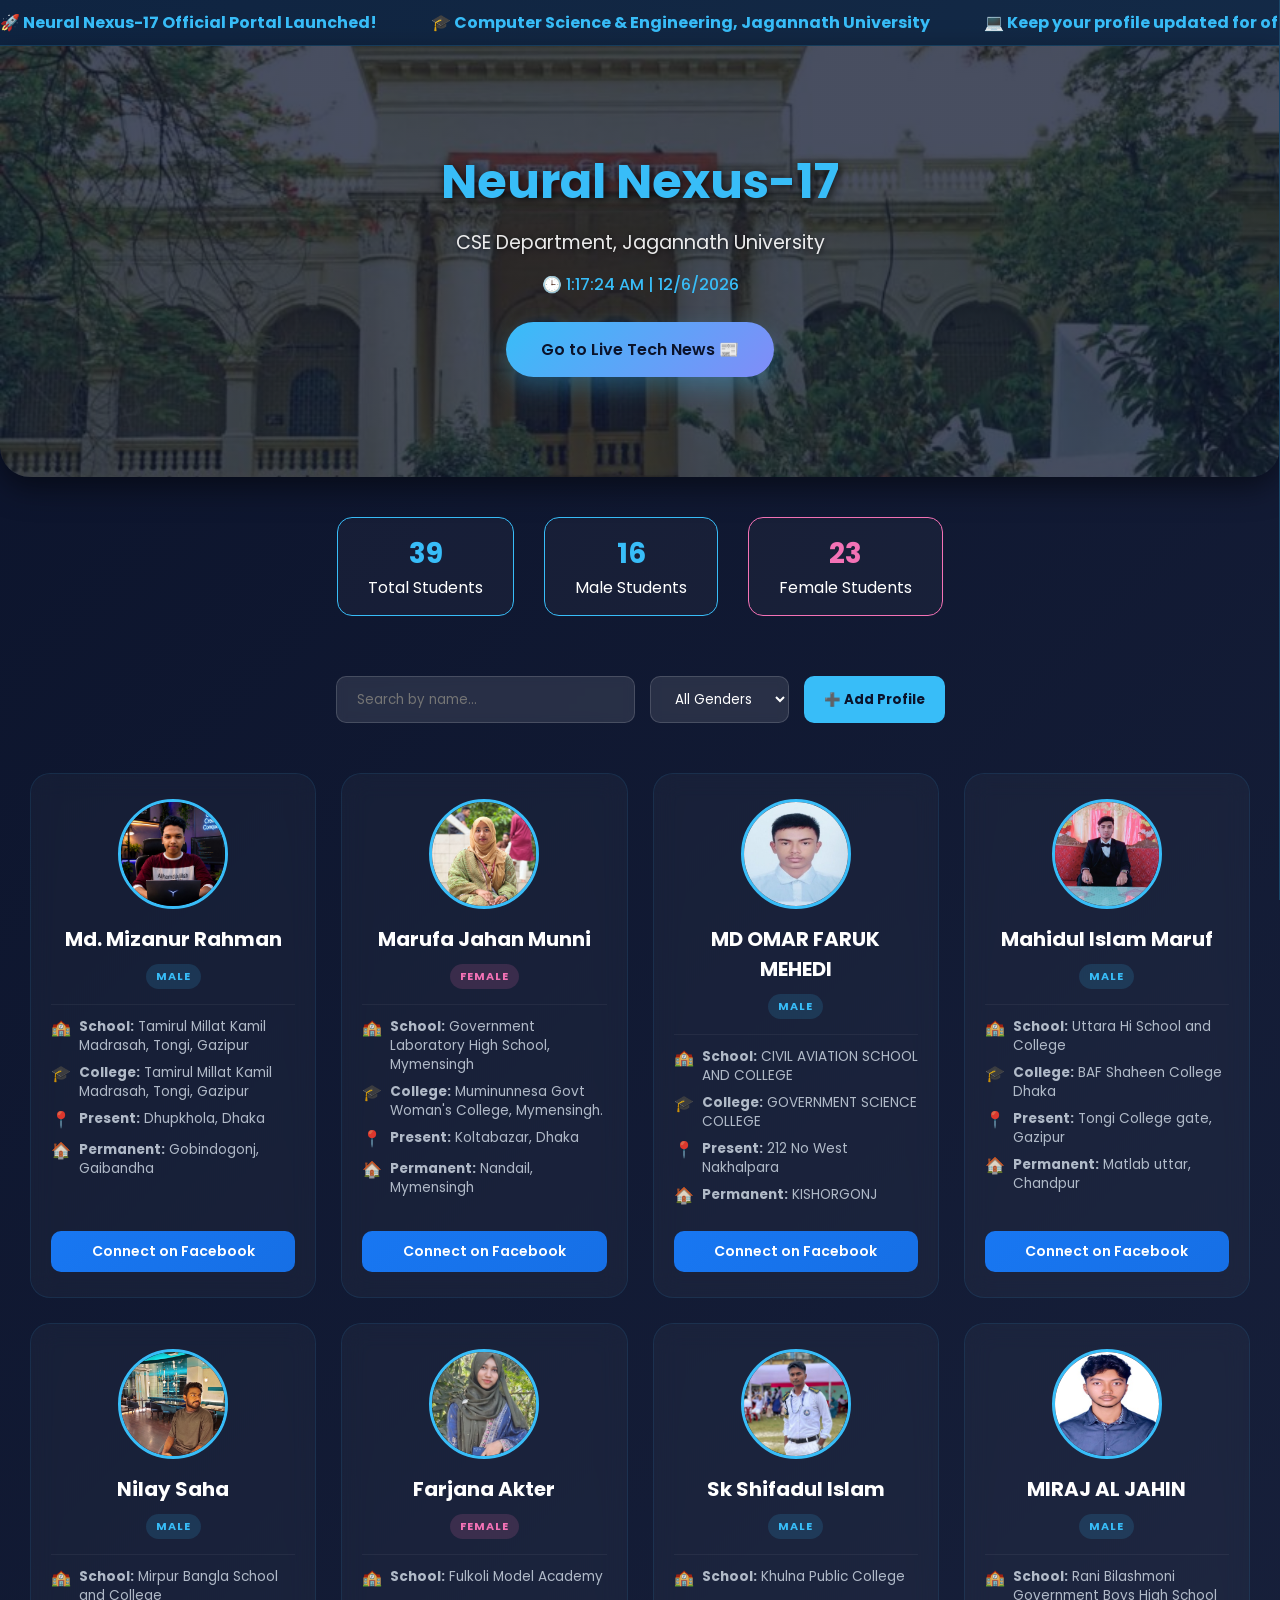
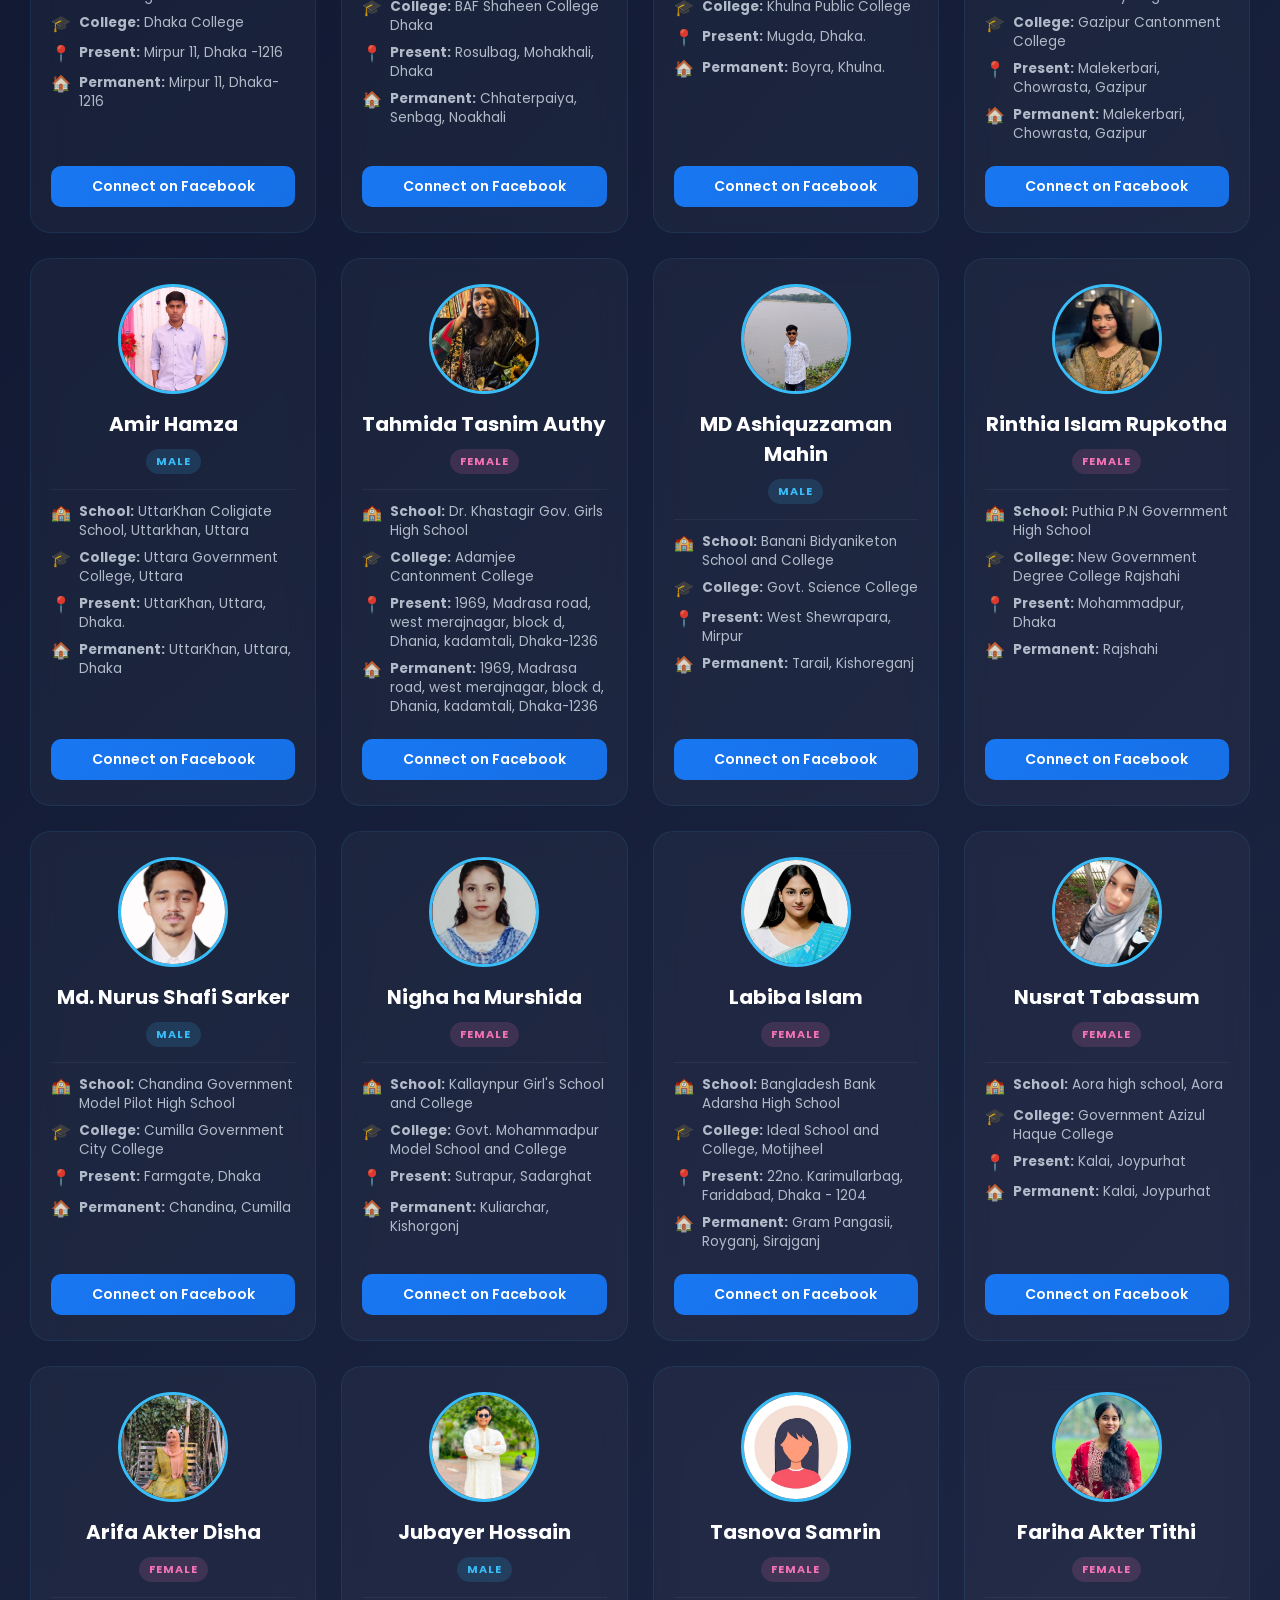
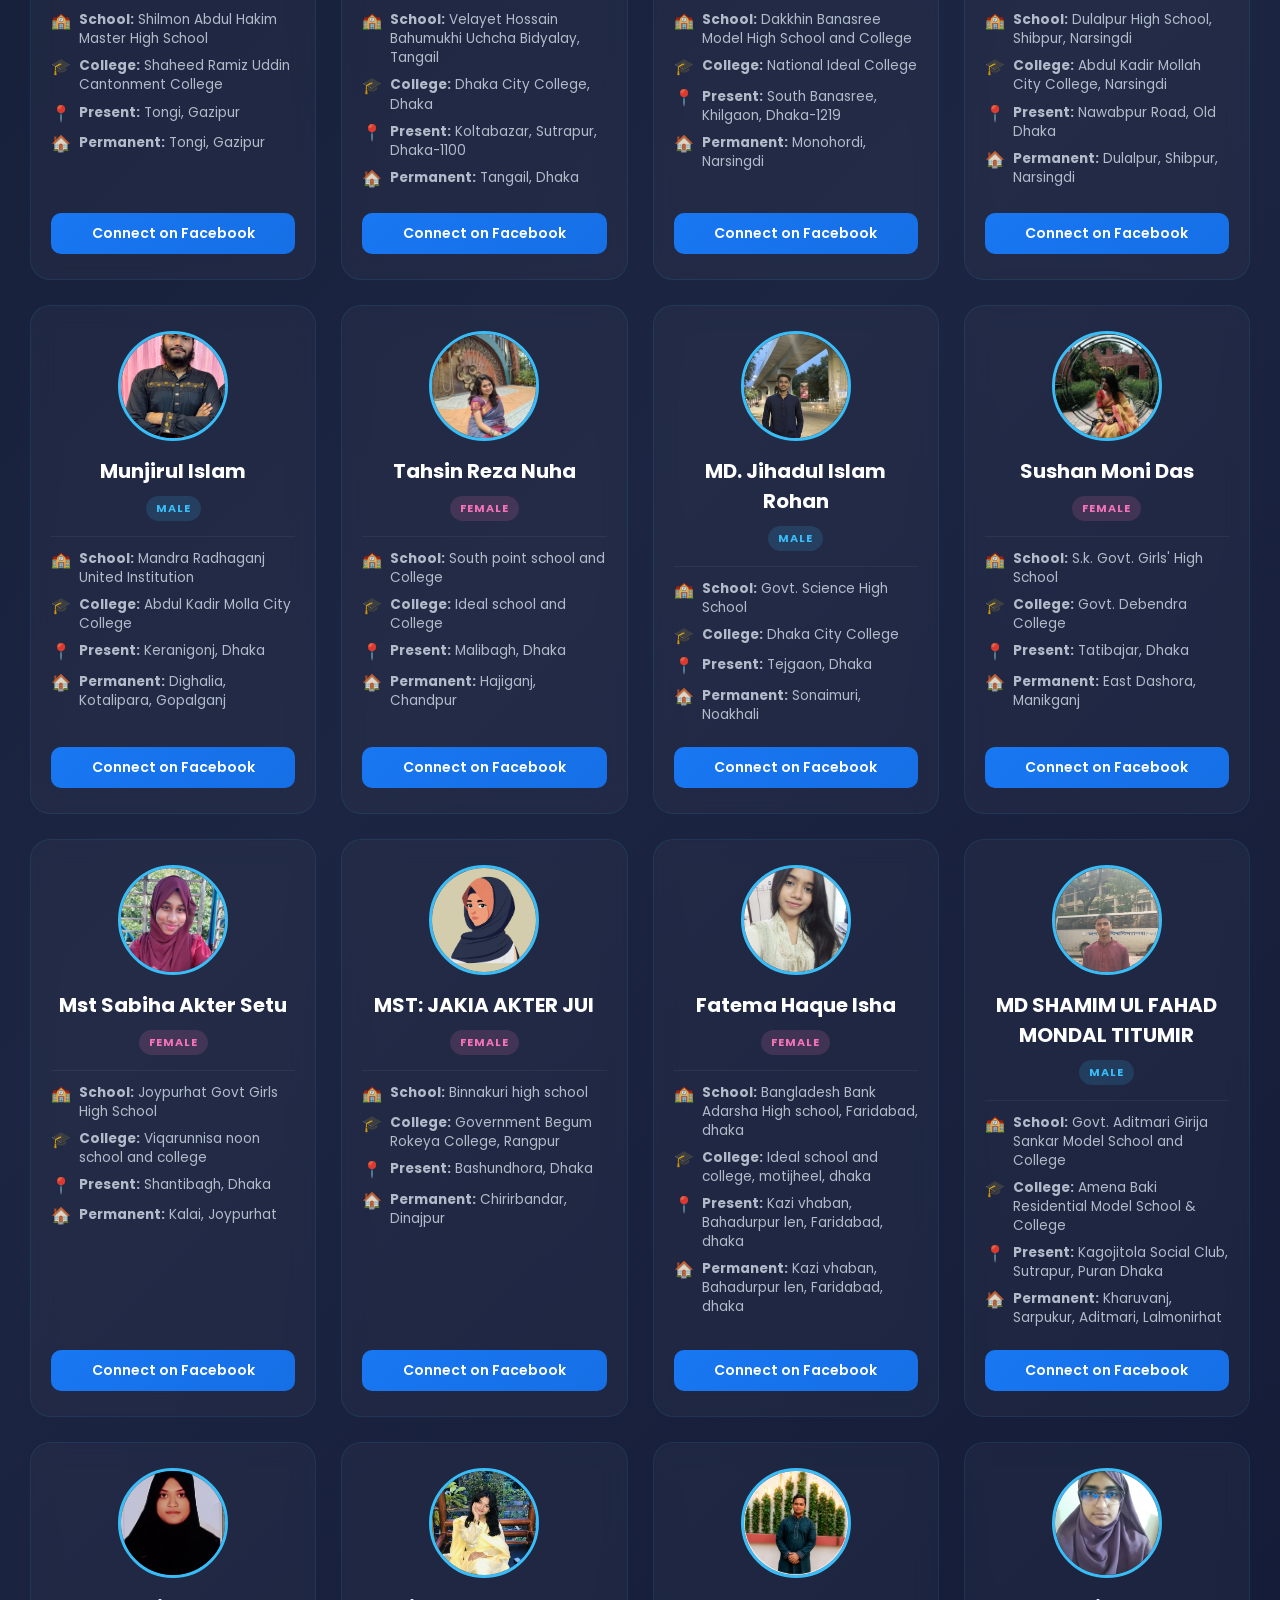
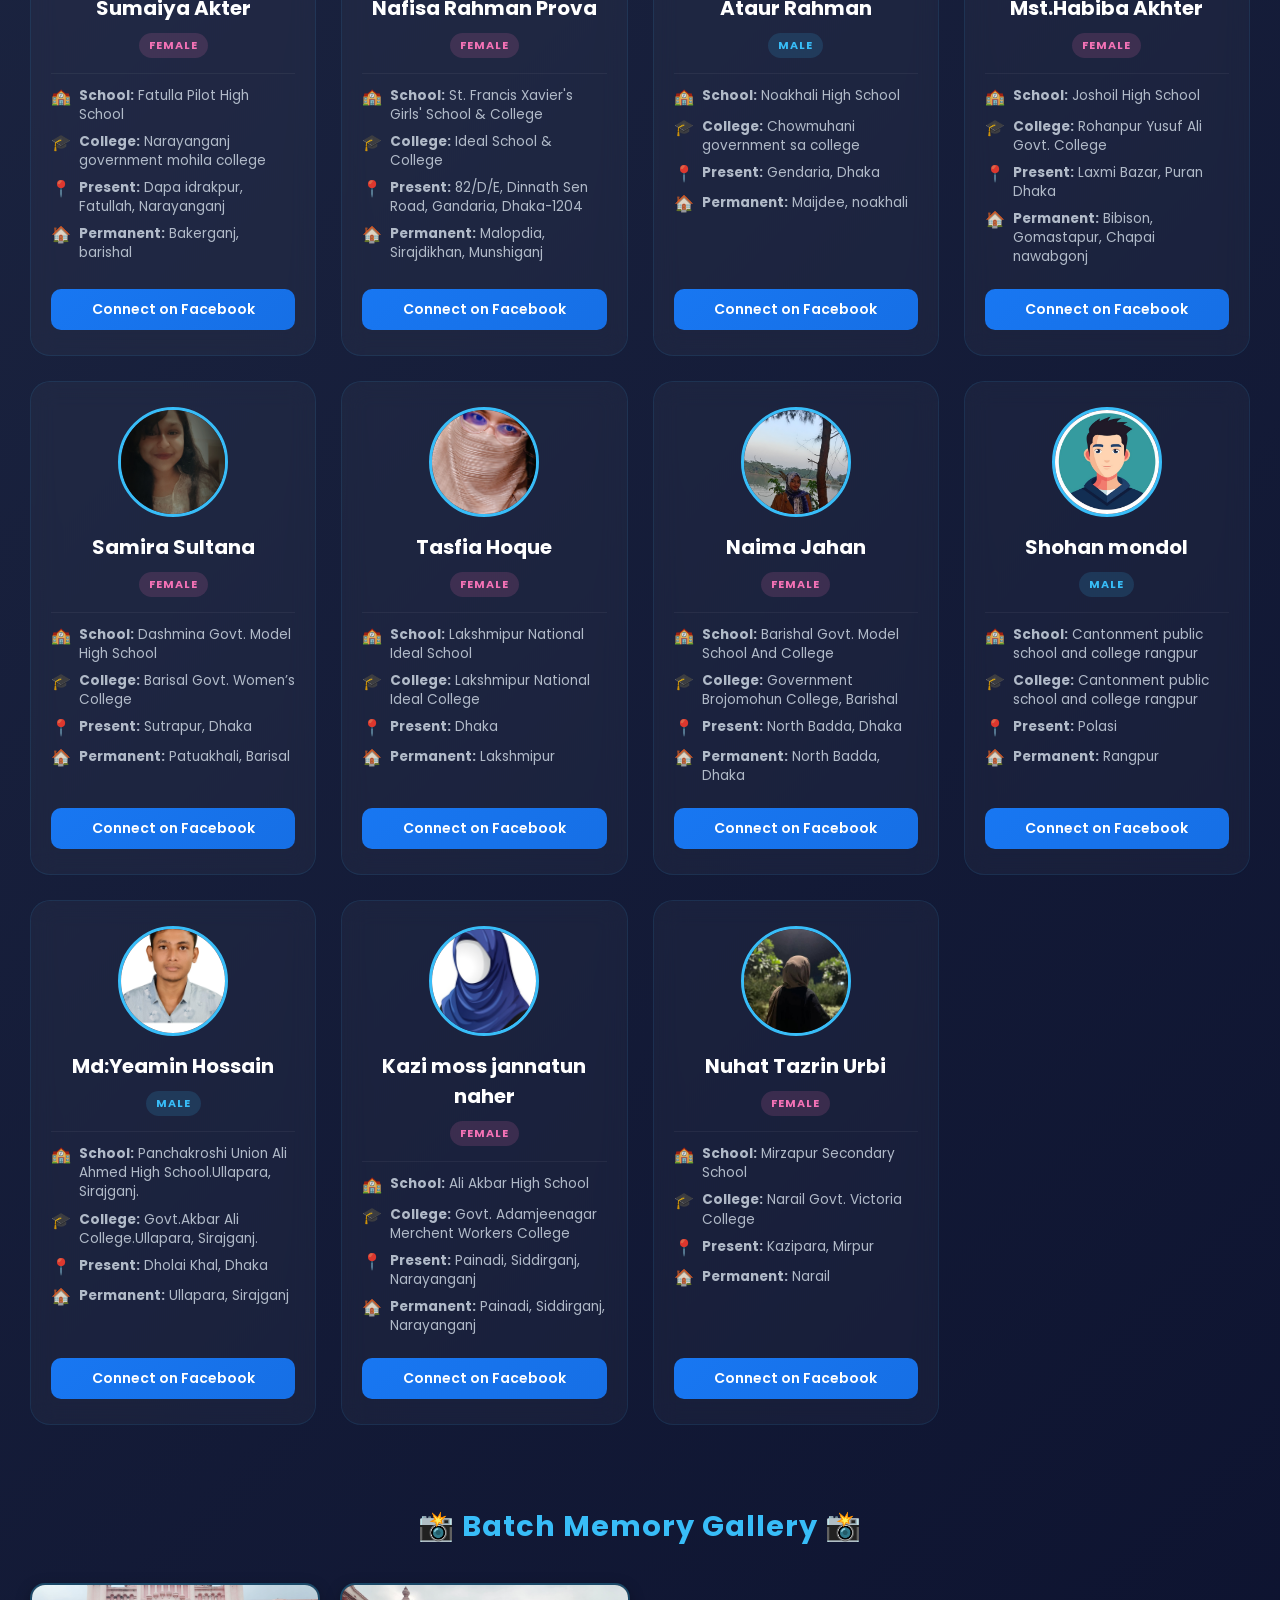
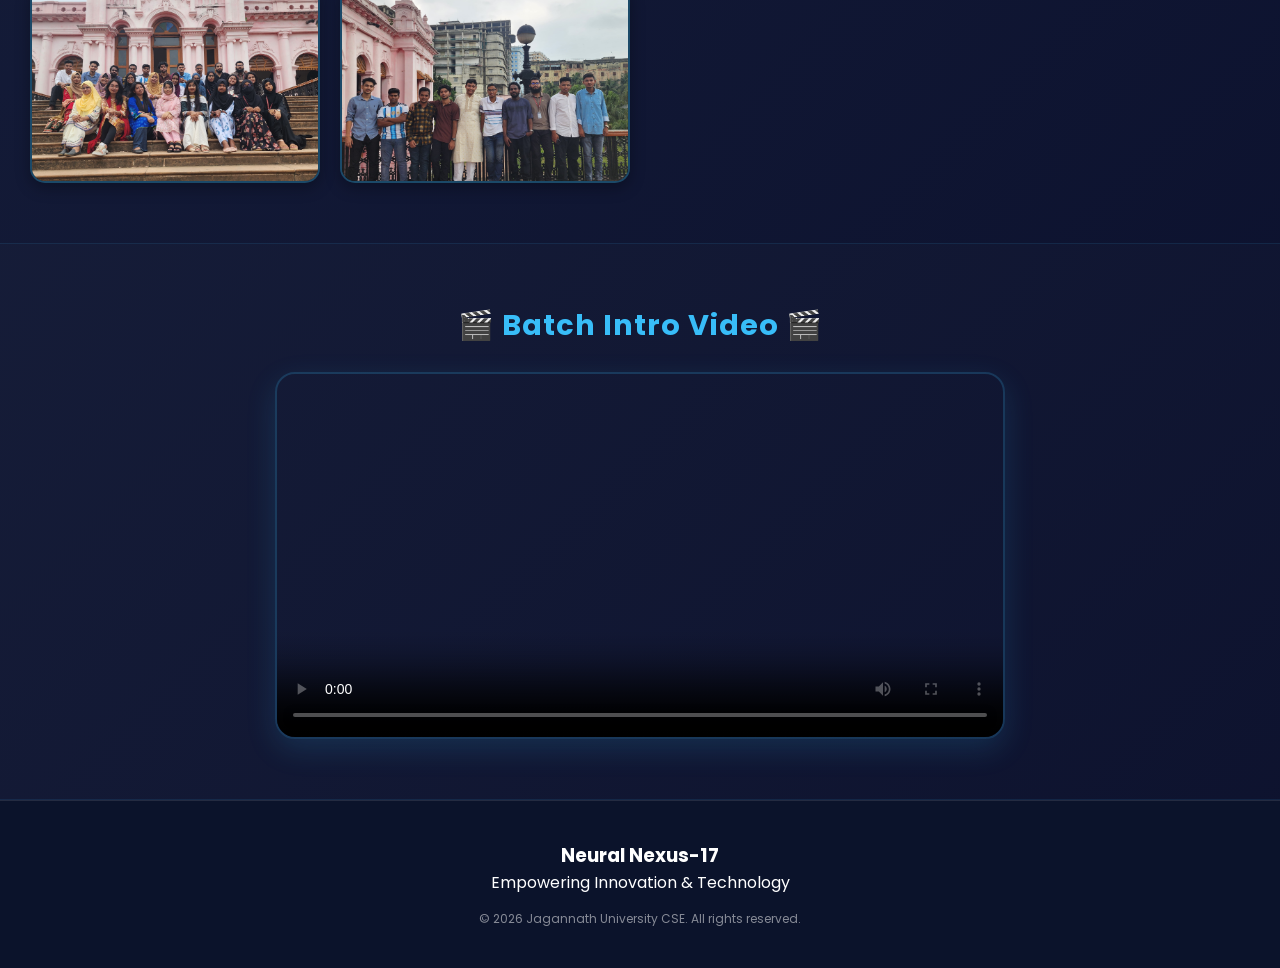
==== index.html @ 3a0a89d1 "Add files via upload" ====
<!DOCTYPE html>
<html lang="en">
<head>
    <meta charset="UTF-8">
    <meta name="viewport" content="width=device-width, initial-scale=1.0">
    <title>Neural Nexus-17 Student Directory</title>
    <link href="https://fonts.googleapis.com/css2?family=Poppins:wght@300;400;500;600;700&display=swap" rel="stylesheet">
    <link rel="stylesheet" href="style.css">
</head>
<body>

    <!-- থ্রি-ডট আইকন -->
    <div class="menu-icon" onclick="toggleSidebar()">
        <span></span>
        <span></span>
        <span></span>
    </div>

    <!-- সাইডবার প্যানেল -->
    <div id="sidebar" class="sidebar">
        <a href="javascript:void(0)" class="closebtn" onclick="toggleSidebar()">&times;</a>
        <a href="index.html">🏠 Home</a>
        <a href="news.html">📰 Global Tech Feed</a>
        <a href="#" onclick="openForm(); toggleSidebar();">➕ Add Student</a>
    </div>

    <!-- টিংকার (নিউজ বাটন) -->
    <div class="ticker-wrapper">
        <div class="ticker">
            <span>🚀 Neural Nexus-17 Official Portal Launched!</span>
            <span>🎓 Computer Science & Engineering, Jagannath University</span>
            <span>💻 Keep your profile updated for official registration</span>
        </div>
    </div>

    <!-- হিরো সেকশন -->
    <header class="hero">
        <h1>Neural Nexus-17</h1>
        <p>CSE Department, Jagannath University</p>
        <div id="digitalClock" style="margin-top: 15px; font-weight: 500; color: #38bdf8;"></div>
        <div style="margin-top: 25px;">
            <a href="news.html" class="portal-btn">Go to Live Tech News 📰</a>
        </div>
    </header>

    <!-- স্ট্যাটিস্টিকস সেকশন -->
    <section class="stats-section">
        <div class="stat-box">
            <h2 id="totalStudents">0</h2>
            <p>Total Students</p>
        </div>
        <div class="stat-box" style="border-color: #38bdf8;">
            <h2 id="maleCount" style="color: #38bdf8;">0</h2>
            <p>Male Students</p>
        </div>
        <div class="stat-box" style="border-color: #f472b6;">
            <h2 id="femaleCount" style="color: #f472b6;">0</h2>
            <p>Female Students</p>
        </div>
    </section>

    <!-- সার্চ ও ফিল্টার টপ বার -->
    <div class="top-bar">
        <input type="text" id="searchInput" placeholder="Search by name...">
        <select id="filterSelect">
            <option value="all">All Genders</option>
            <option value="male">Male</option>
            <option value="female">Female</option>
        </select>
        <button class="add-btn" onclick="openForm()">➕ Add Profile</button>
    </div>

    <!-- স্টুডেন্ট কার্ডস গ্রিড -->
    <main class="students" id="studentContainer"></main>

<!-- ব্যাচ মেমোরি গ্যালারি সেকশন (আপডেটেড) -->
    <section style="padding: 50px 20px; text-align: center;">
        <h2 style="color: #38bdf8; margin-bottom: 25px; font-size: 1.8rem; letter-spacing: 1px;">📸 Batch Memory Gallery 📸</h2>
        <!-- ছবিগুলো যেন বড় আকারে সুন্দর দেখায় সেজন্য minmax সাইজ ২৬০ পিক্সেল করা হয়েছে -->
        <div id="galleryDisplay" style="display: grid; grid-template-columns: repeat(auto-fill, minmax(260px, 1fr)); gap: 20px; padding: 10px;"></div>
    </section>
   <!-- ব্যাচ ভিডিও সেকশন (গ্যালারির নিচে যুক্ত করুন) -->
    <section style="padding: 60px 20px; text-align: center; background: rgba(255, 255, 255, 0.01); border-top: 1px solid rgba(56, 189, 248, 0.1); border-bottom: 1px solid rgba(56, 189, 248, 0.1);">
        <h2 style="color: #38bdf8; margin-bottom: 25px; font-size: 1.8rem; letter-spacing: 1px;">🎬 Batch Intro Video 🎬</h2>
        
        <div class="video-container">
            <!-- controls অ্যাট্রিবিউট ব্যবহারের ফলে প্লে, পজ এবং সাউন্ড অপশন পাওয়া যাবে -->
            <video class="video-box" controls poster="moment1.jpg"> <!-- poster-এ যেকোনো একটি ছবির নাম দিলে সেটি থাম্বনেইল হিসেবে দেখাবে -->
                <source src="video.mp4" type="video/mp4"> <!-- ভিডিও ফাইলের নাম -->
                Your browser does not support the video tag.
            </video>
        </div>
    </section>

    <!-- স্টুডেন্ট যোগ করার পপআপ ফর্ম -->
    <div id="formBox" class="popup">
        <div class="popup-content">
            <h3 style="color: #38bdf8; text-align: center; margin-bottom: 15px;">Add Student Profile</h3>
            <input type="text" id="newName" placeholder="Full Name *" required>
            <select id="newGender">
                <option value="male">Male</option>
                <option value="female">Female</option>
            </select>
            <input type="text" id="newSchool" placeholder="School Name">
            <input type="text" id="newCollege" placeholder="College Name">
            <input type="text" id="newPresentAddress" placeholder="Present Address">
            <input type="text" id="newPermanentAddress" placeholder="Permanent Address">
            <input type="text" id="newFb" placeholder="Facebook Profile Link">
            <div style="display: flex; gap: 10px; margin-top: 10px;">
                <button class="add-btn" onclick="addStudent()" style="flex: 1;">Save Profile</button>
                <button class="add-btn" onclick="closeForm()" style="background: #ef4444; color: white; flex: 1;">Cancel</button>
            </div>
        </div>
    </div>

    <!-- ফুট সেকশন -->
    <footer class="main-footer">
        <div class="footer-content">
            <h3>Neural Nexus-17</h3>
            <p>Empowering Innovation & Technology</p>
            <p style="font-size: 12px; opacity: 0.5; margin-top: 15px;">&copy; 2026 Jagannath University CSE. All rights reserved.</p>
        </div>
    </footer>

    <!-- ব্যাক টু টপ বাটন -->
    <button id="backToTop" onclick="scrollToTop()" style="display: none; position: fixed; bottom: 30px; right: 30px; background: #38bdf8; border: none; border-radius: 50%; width: 50px; height: 50px; cursor: pointer; color: #0b132b; font-weight: bold; font-size: 20px; z-index: 999;">↑</button>

    <script src="script.js"></script>
</body>
</html>
---- style.css ----
html {
    scroll-behavior: smooth;
}

* {
    margin: 0;
    padding: 0;
    box-sizing: border-box;
    font-family: 'Poppins', Arial, sans-serif;
}

body {
    background: linear-gradient(135deg, #0b132b, #1c2541, #0a0f2c);
    color: white;
    min-height: 100vh;
}

/* --- Hero Section --- */
.hero {
    text-align: center;
    padding: 100px 20px;
    background: linear-gradient(rgba(11, 19, 43, 0.75), rgba(11, 19, 43, 0.75)), 
                url('jnu.jpg') no-repeat center center;
    background-size: cover;
    background-position: center;
    border-radius: 0 0 30px 30px;
    position: relative;
    overflow: hidden;
    box-shadow: 0 10px 30px rgba(0, 0, 0, 0.5);
}

.hero h1 {
    font-size: 3rem;
    color: #38bdf8;
    text-shadow: 2px 2px 10px rgba(0, 0, 0, 0.8);
    margin-bottom: 10px;
}

.hero p {
    font-size: 1.2rem;
    color: #ffffff;
    opacity: 0.9;
    text-shadow: 1px 1px 5px rgba(0, 0, 0, 0.7);
}

/* --- Top Bar Section --- */
.top-bar {
    display: flex;
    justify-content: center;
    gap: 15px;
    padding: 20px;
    flex-wrap: wrap;
}

.top-bar input, .top-bar select, .add-btn {
    padding: 12px 20px;
    border: none;
    border-radius: 10px;
    outline: none;
    background: rgba(255, 255, 255, 0.1);
    color: white;
    backdrop-filter: blur(5px);
    border: 1px solid rgba(255, 255, 255, 0.15);
}

.add-btn {
    background: #38bdf8;
    color: #0b132b;
    font-weight: bold;
    cursor: pointer;
    transition: 0.3s;
    border: none;
}

.add-btn:hover {
    background: #0ea5e9;
    transform: scale(1.05);
}

/* --- Students Grid --- */
.students {
    display: grid;
    grid-template-columns: repeat(auto-fill, minmax(280px, 1fr));
    gap: 25px;
    padding: 30px;
}

/* --- Improved Student Card --- */
.card {
    background: rgba(255, 255, 255, 0.03);
    backdrop-filter: blur(12px);
    border: 1px solid rgba(56, 189, 248, 0.1);
    padding: 25px 20px;
    border-radius: 20px;
    text-align: center;
    transition: 0.4s cubic-bezier(0.175, 0.885, 0.32, 1.275);
    display: flex;
    flex-direction: column;
    justify-content: space-between;
}

.card:hover {
    transform: translateY(-10px);
    box-shadow: 0 15px 30px rgba(56, 189, 248, 0.25);
    border-color: #38bdf8;
}

.card img {
    width: 110px;
    height: 110px;
    border-radius: 50%;
    object-fit: cover;
    border: 3px solid #38bdf8;
    margin: 0 auto 15px auto;
    background: rgba(255, 255, 255, 0.05);
}

.card h3 {
    font-size: 1.25rem;
    color: white;
    margin-bottom: 5px;
}

/* --- Gender Badges --- */
.gender {
    font-size: 11px;
    letter-spacing: 1px;
    padding: 4px 10px;
    border-radius: 20px;
    display: inline-block;
    margin: 5px auto 15px auto;
    font-weight: bold;
    text-transform: uppercase;
}

.gender.male {
    color: #38bdf8;
    background: rgba(56, 189, 248, 0.15);
}

.gender.female {
    color: #f472b6;
    background: rgba(244, 114, 182, 0.15);
}

/* --- Card Info Blocks (School, College, Addresses) --- */
.info-block {
    text-align: left;
    margin-bottom: 15px;
    font-size: 0.85rem;
    border-top: 1px solid rgba(255, 255, 255, 0.05);
    padding-top: 12px;
}

.info-item {
    display: flex;
    align-items: flex-start;
    gap: 8px;
    margin-bottom: 8px;
    line-height: 1.4;
    opacity: 0.85;
}

.info-item span.icon {
    font-size: 1rem;
    filter: saturate(1.2);
}

.info-item span.text {
    color: #cbd5e1;
}

/* --- Facebook Button Style --- */
.fb-btn {
    display: block;
    background: linear-gradient(135deg, #1877f2, #166fe5);
    color: white;
    padding: 10px;
    border-radius: 10px;
    text-decoration: none;
    font-size: 14px;
    font-weight: 600;
    transition: 0.3s;
    text-align: center;
    margin-top: auto;
}

.fb-btn:hover {
    transform: translateY(-2px);
    box-shadow: 0 5px 15px rgba(24, 119, 242, 0.35);
    filter: brightness(1.1);
}

/* --- Form Popup --- */
.popup {
    display: none;
    position: fixed;
    top: 0; left: 0;
    width: 100%; height: 100%;
    background: rgba(0,0,0,0.8);
    z-index: 1000;
    backdrop-filter: blur(8px);
}

.popup-content {
    position: absolute;
    top: 50%; left: 50%;
    transform: translate(-50%, -50%);
    background: #1e293b;
    padding: 35px;
    border-radius: 20px;
    width: 90%;
    max-width: 450px;
    display: flex;
    flex-direction: column;
    gap: 12px;
    border: 1px solid rgba(56, 189, 248, 0.2);
    box-shadow: 0 20px 50px rgba(0, 0, 0, 0.5);
}

.popup-content input, .popup-content select {
    padding: 12px;
    border-radius: 10px;
    border: 1px solid #334155;
    background: #0f172a;
    color: white;
    outline: none;
    font-size: 0.9rem;
}

/* --- Ticker (News Bar) --- */
.ticker-wrapper {
    background: rgba(56, 189, 248, 0.1);
    overflow: hidden;
    white-space: nowrap;
    padding: 10px 0;
    border-bottom: 1px solid rgba(56, 189, 248, 0.2);
}

.ticker {
    display: inline-block;
    animation: ticker-move 25s linear infinite;
}

.ticker span {
    margin-right: 50px;
    color: #38bdf8;
    font-weight: bold;
}

@keyframes ticker-move {
    0% { transform: translateX(100%); }
    100% { transform: translateX(-100%); }
}

/* --- News Portal Button --- */
.portal-btn {
    display: inline-block;
    padding: 15px 35px;
    background: linear-gradient(135deg, #38bdf8, #818cf8);
    color: #0b132b !important;
    font-weight: 600;
    text-decoration: none;
    border-radius: 50px;
    font-size: 16px;
    box-shadow: 0 10px 25px rgba(56, 189, 248, 0.3);
    transition: 0.4s cubic-bezier(0.175, 0.885, 0.32, 1.275);
}

.portal-btn:hover {
    transform: scale(1.05) translateY(-2px);
    box-shadow: 0 15px 30px rgba(56, 189, 248, 0.5);
}

/* --- Sidebar --- */
.sidebar {
    height: 100%;
    width: 0;
    position: fixed;
    z-index: 2000;
    top: 0; right: 0;
    background-color: rgba(11, 19, 43, 0.98);
    backdrop-filter: blur(15px);
    overflow-x: hidden;
    transition: 0.4s;
    padding-top: 60px;
    border-left: 1px solid rgba(56, 189, 248, 0.3);
}

.sidebar a {
    padding: 15px 25px;
    text-decoration: none;
    font-size: 18px;
    color: white;
    display: block;
    transition: 0.3s;
}

.sidebar a:hover {
    color: #38bdf8;
    background: rgba(255, 255, 255, 0.05);
}

.sidebar .closebtn {
    position: absolute;
    top: 10px; left: 20px;
    font-size: 36px;
}

/* --- Stats --- */
.stats-section {
    display: flex;
    justify-content: center;
    gap: 30px;
    padding: 40px 20px;
    flex-wrap: wrap;
}

.stat-box {
    background: rgba(255, 255, 255, 0.03);
    padding: 15px 30px;
    border-radius: 15px;
    text-align: center;
    border: 1px solid #38bdf8;
    min-width: 160px;
}

.stat-box h2 {
    color: #38bdf8;
    font-size: 28px;
}

.main-footer {
    background: #0b132b;
    padding: 40px 20px;
    text-align: center;
    border-top: 1px solid rgba(255, 255, 255, 0.1);
}

::-webkit-scrollbar { width: 8px; }
::-webkit-scrollbar-track { background: #0b132b; }
::-webkit-scrollbar-thumb { background: #38bdf8; border-radius: 10px; }

/* --- Gallery & Media Section (সংশোধিত ও অত্যন্ত সুরক্ষিত) --- */
.gallery-card {
    position: relative;
    overflow: hidden;
    border-radius: 15px;
    height: 200px; /* ছবিটির উচ্চতা ২০০ পিক্সেলের বেশি বড় হতে দেবে না */
    width: 100%;   /* গ্রিডের কলাম সাইজের সাথে চওড়া মিলবে */
    border: 2px solid rgba(56, 189, 248, 0.3);
    background: #0f172a; /* ছবি লোড হওয়ার আগে ডার্ক ব্যাকগ্রাউন্ড থাকবে */
    box-shadow: 0 5px 15px rgba(0, 0, 0, 0.3);
}

.gallery-card img {
    display: block;
    width: 100%;
    height: 100%;
    object-fit: cover; /* ছবিটি চ্যাপ্টা বা স্ট্রেচ না হয়ে ফ্রেমের সাথে সুন্দরভাবে ফিট হবে */
    transition: transform 0.5s ease;
}

.gallery-card:hover img {
    transform: scale(1.08); /* মাউস নিলে হালকা জুম হবে */
}

/* --- Video Section Styles --- */
.video-container {
    max-width: 750px; /* ভিডিওটি স্ক্রিনে কতটুকু চওড়া দেখাবে */
    margin: 0 auto;
    padding: 0 10px;
}

.video-box {
    width: 100%;
    border-radius: 20px;
    overflow: hidden;
    box-shadow: 0 10px 30px rgba(56, 189, 248, 0.15); /* হালকা নীল গ্লো ইফেক্ট */
    border: 2px solid rgba(56, 189, 248, 0.2);
    outline: none;
    transition: 0.4s ease;
    display: block;
}

.video-box:hover {
    box-shadow: 0 15px 45px rgba(56, 189, 248, 0.35); /* মাউস আনলে বা টাচ করলে গ্লো বাড়বে */
    border-color: #38bdf8;
}
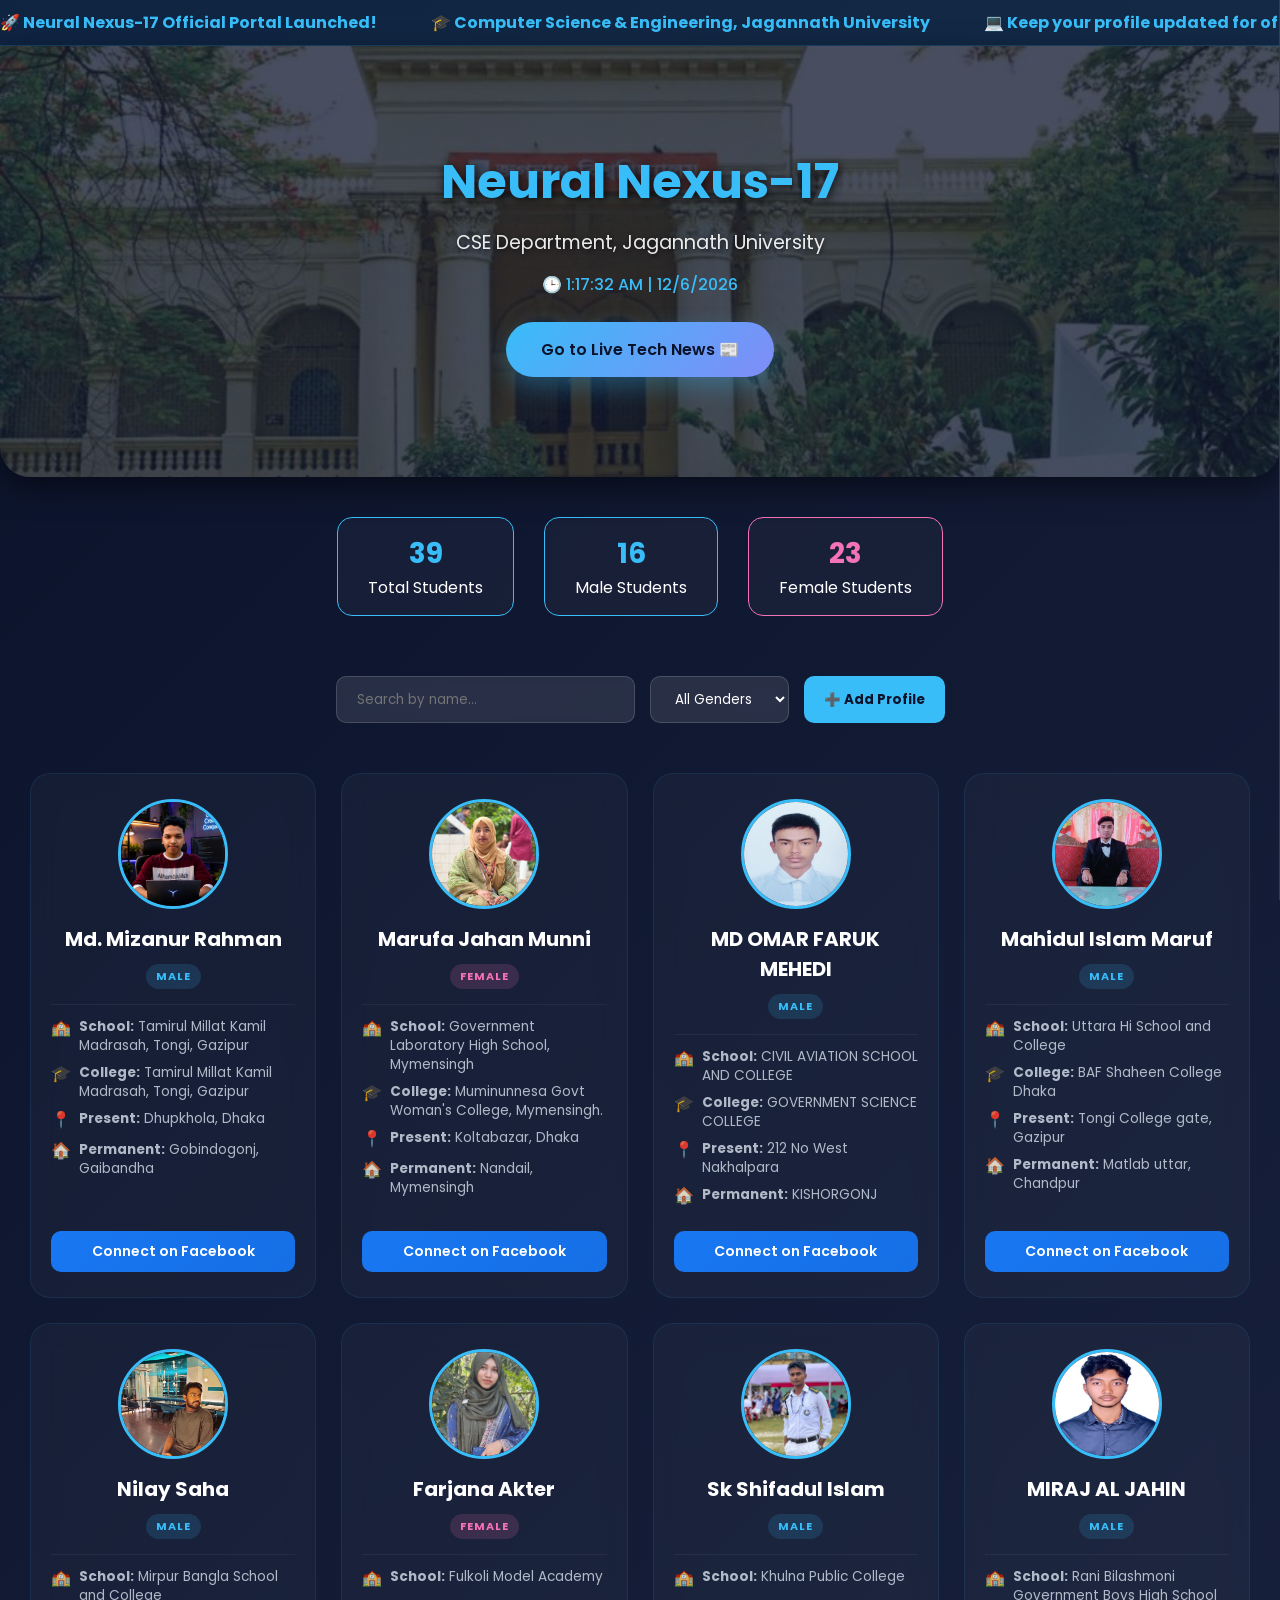
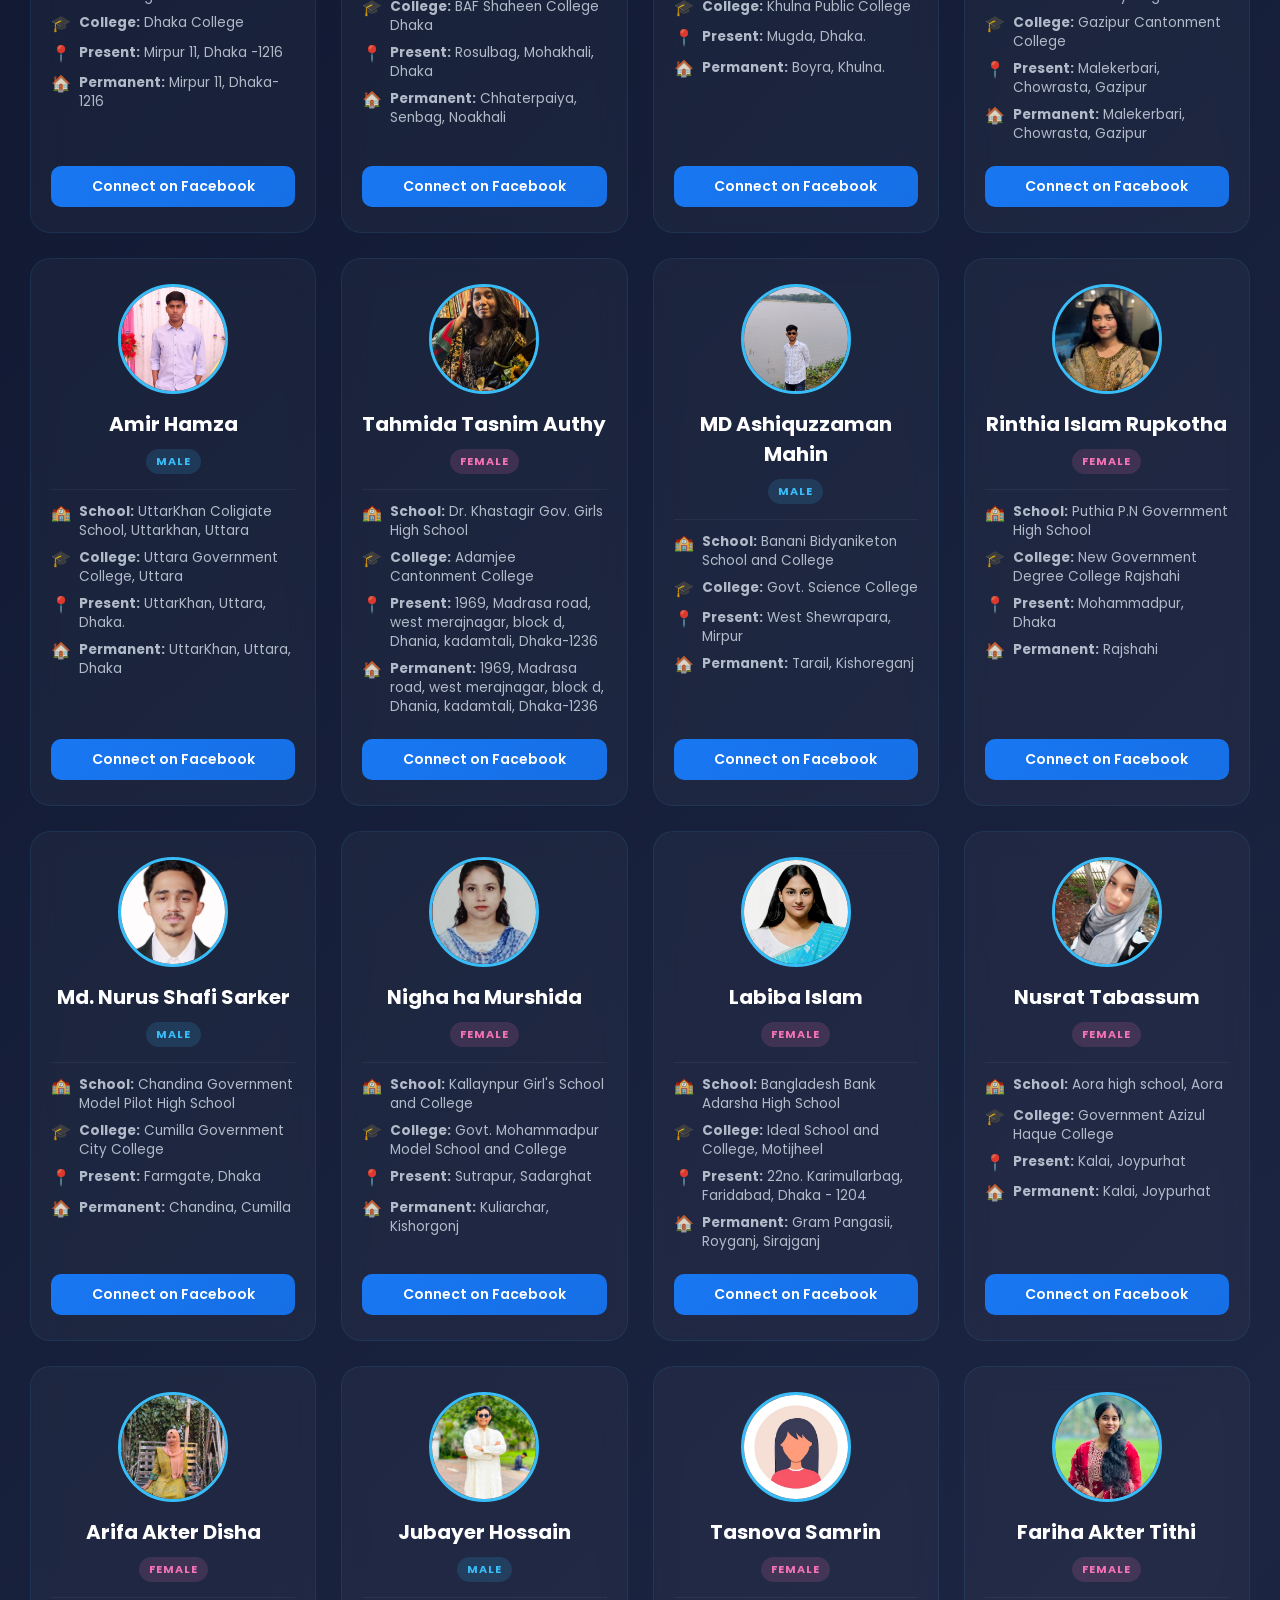
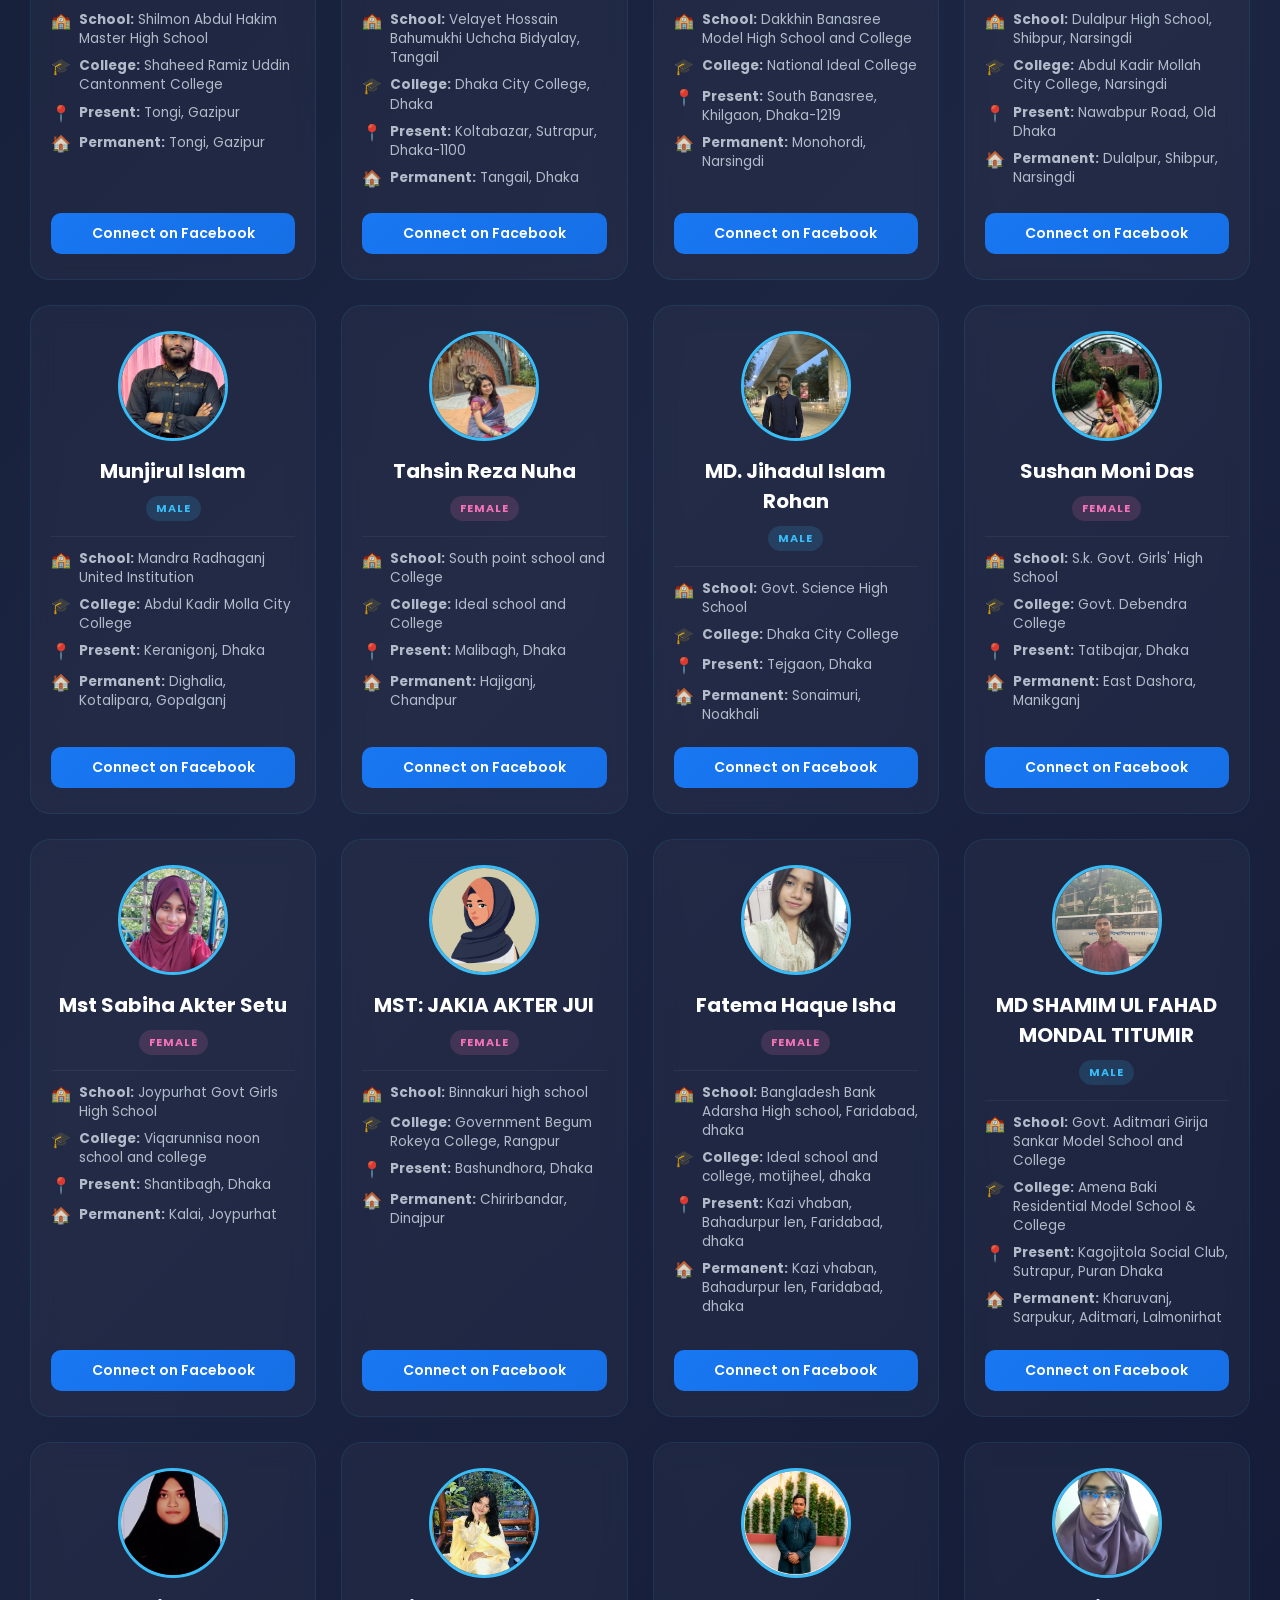
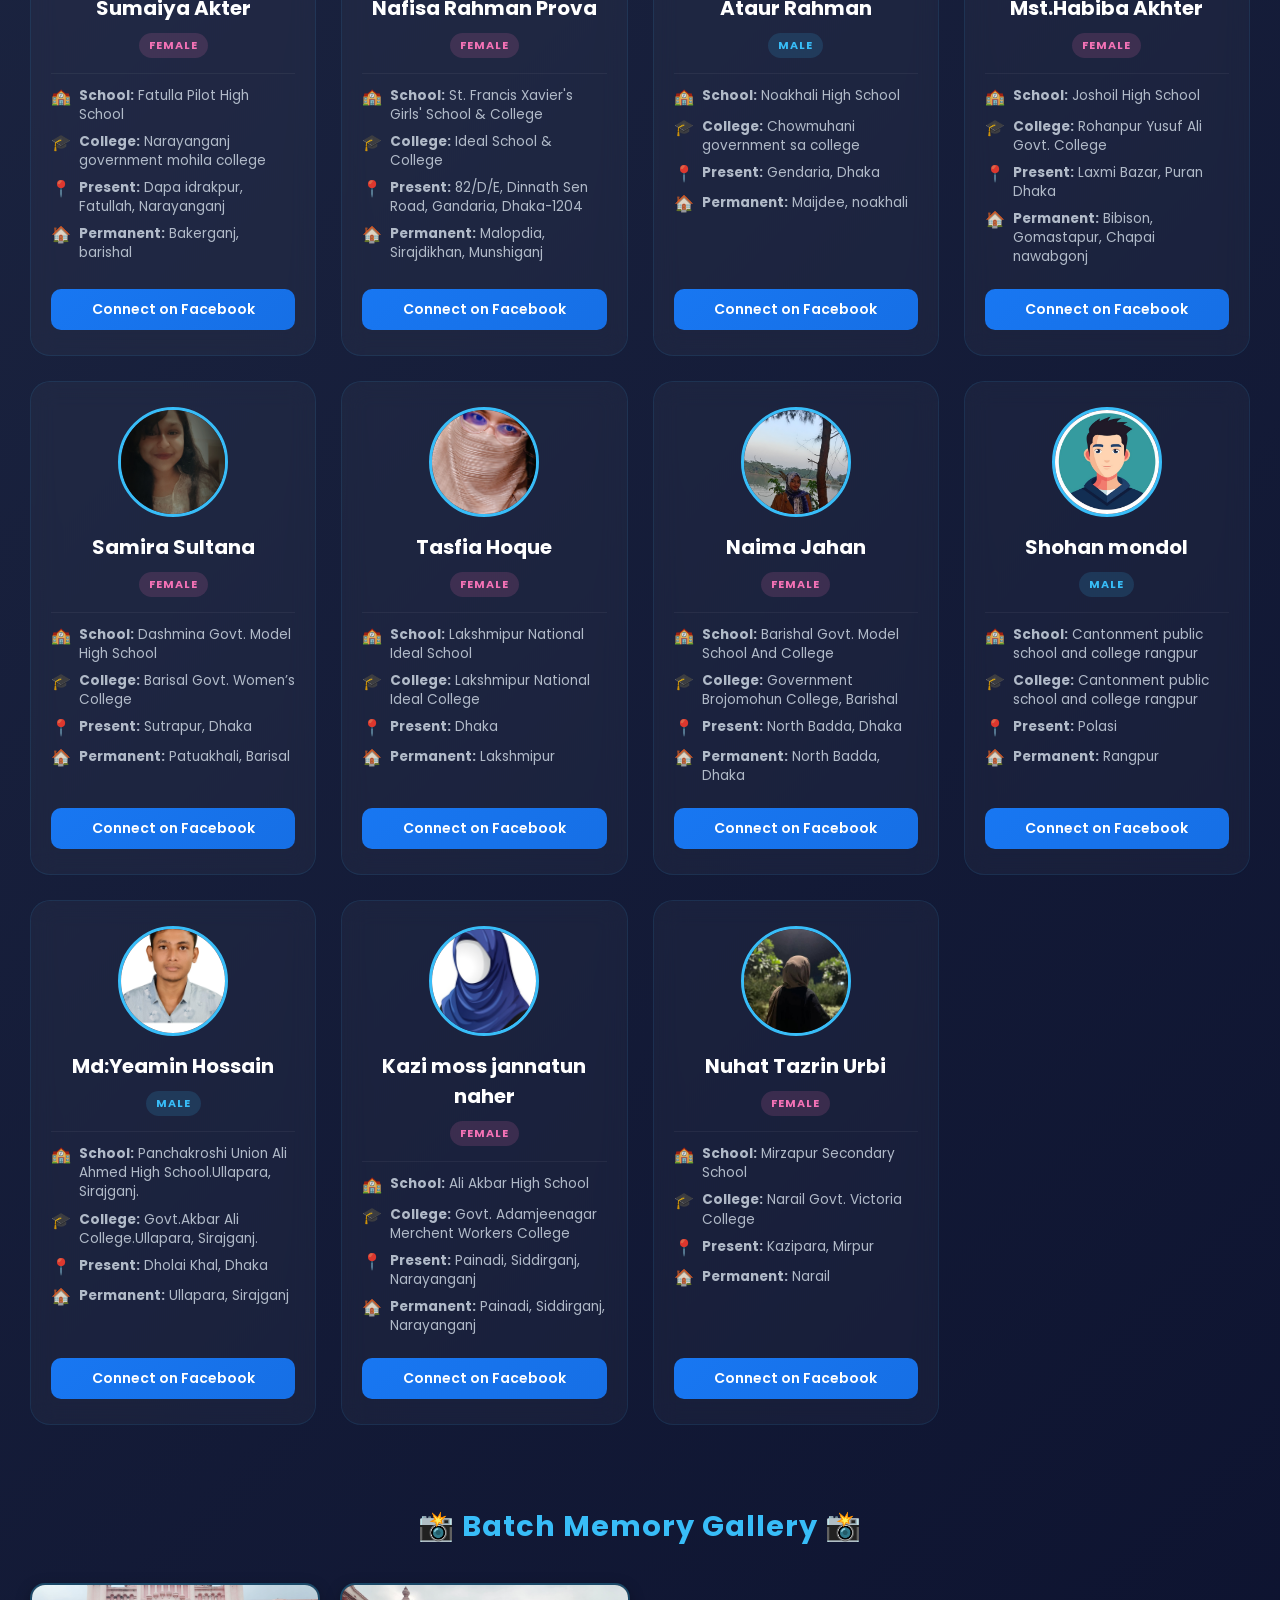
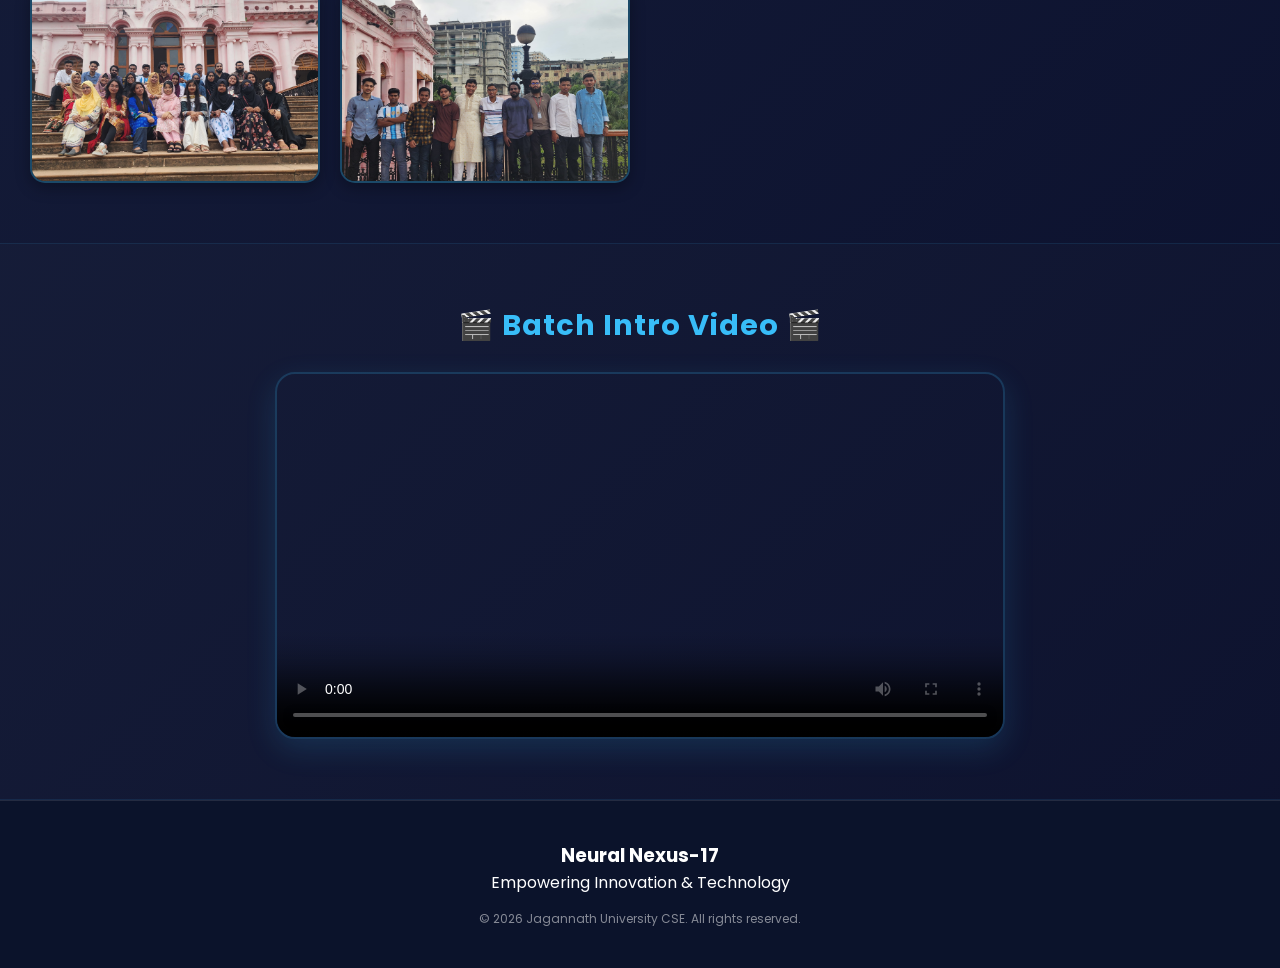
==== commit db295152: "Fix video source filename case sensitivity" ====
--- a/index.html
+++ b/index.html
@@ -86,7 +86,7 @@
         <div class="video-container">
             <!-- controls অ্যাট্রিবিউট ব্যবহারের ফলে প্লে, পজ এবং সাউন্ড অপশন পাওয়া যাবে -->
             <video class="video-box" controls poster="moment1.jpg"> <!-- poster-এ যেকোনো একটি ছবির নাম দিলে সেটি থাম্বনেইল হিসেবে দেখাবে -->
-                <source src="video.mp4" type="video/mp4"> <!-- ভিডিও ফাইলের নাম -->
+                <source src="Video.mp4" type="Video/mp4"> <!-- ভিডিও ফাইলের নাম -->
                 Your browser does not support the video tag.
             </video>
         </div>
@@ -127,4 +127,4 @@
 
     <script src="script.js"></script>
 </body>
-</html>+</html>
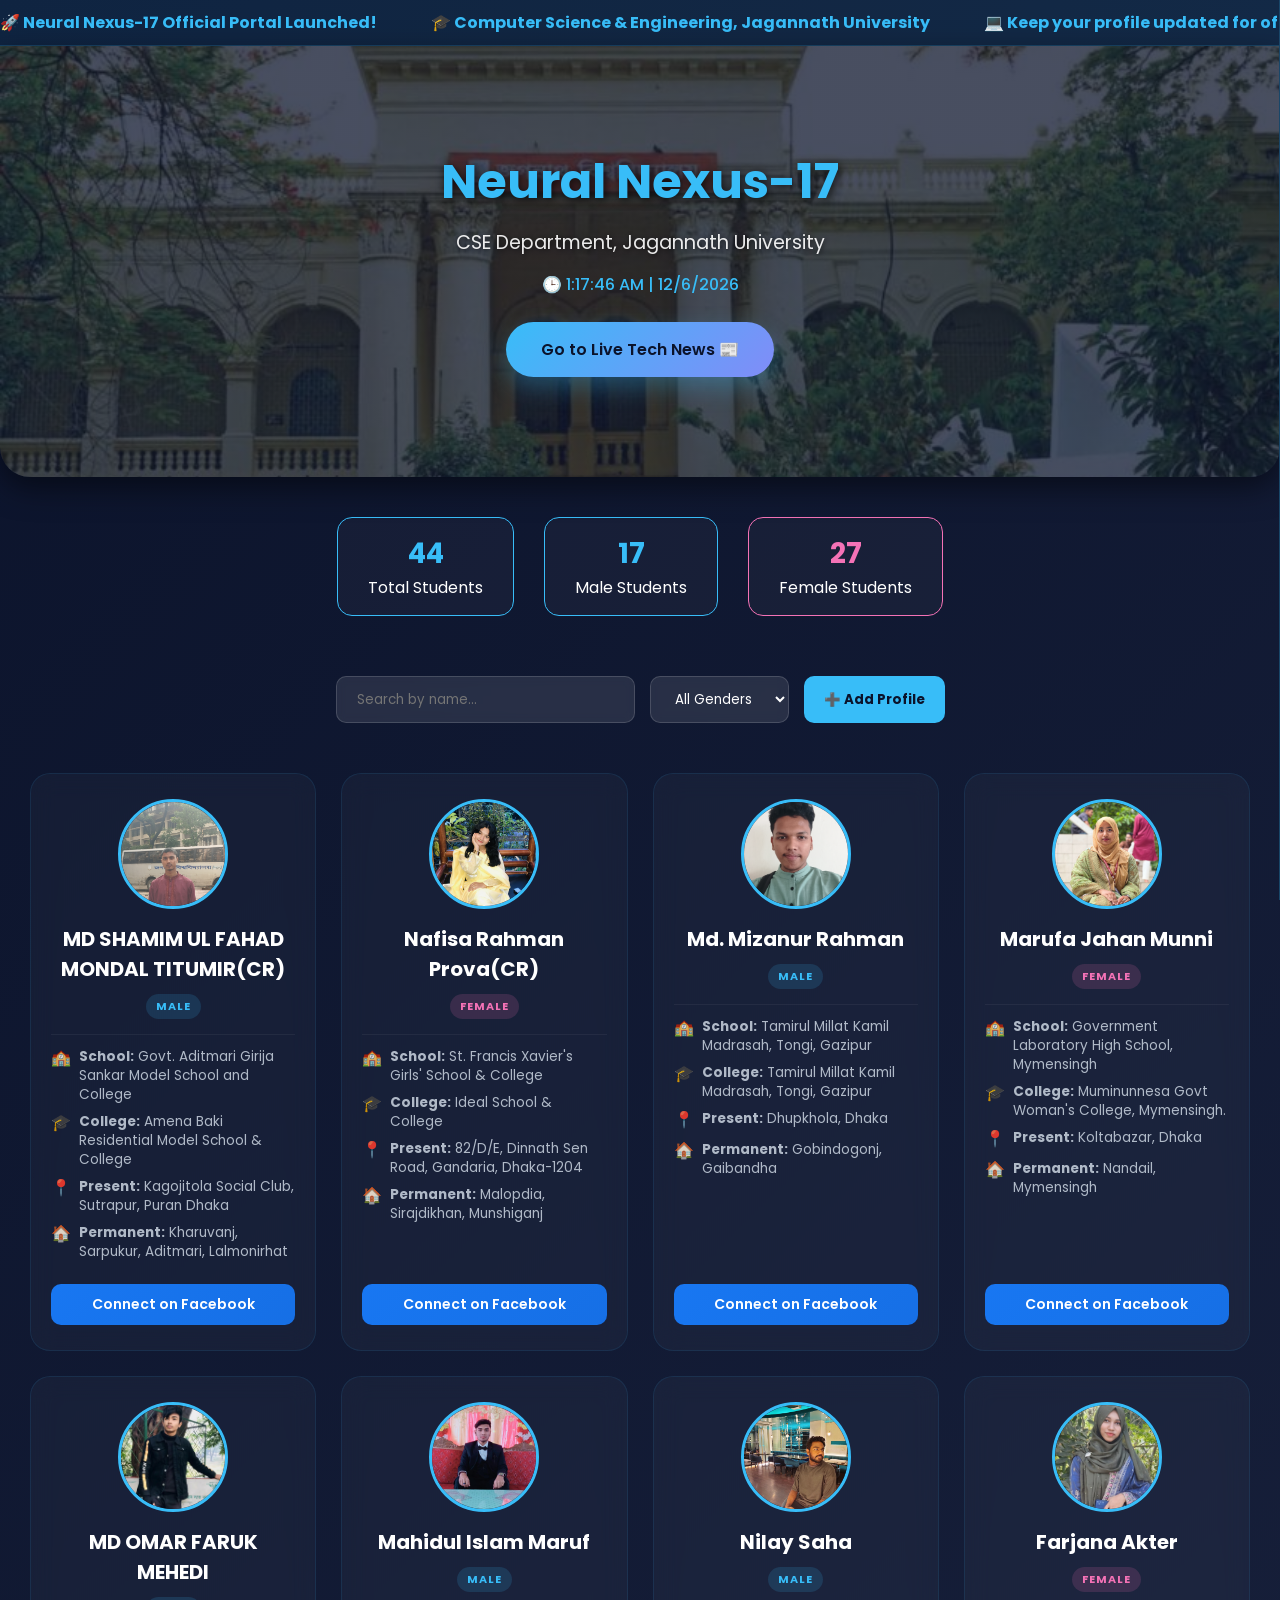
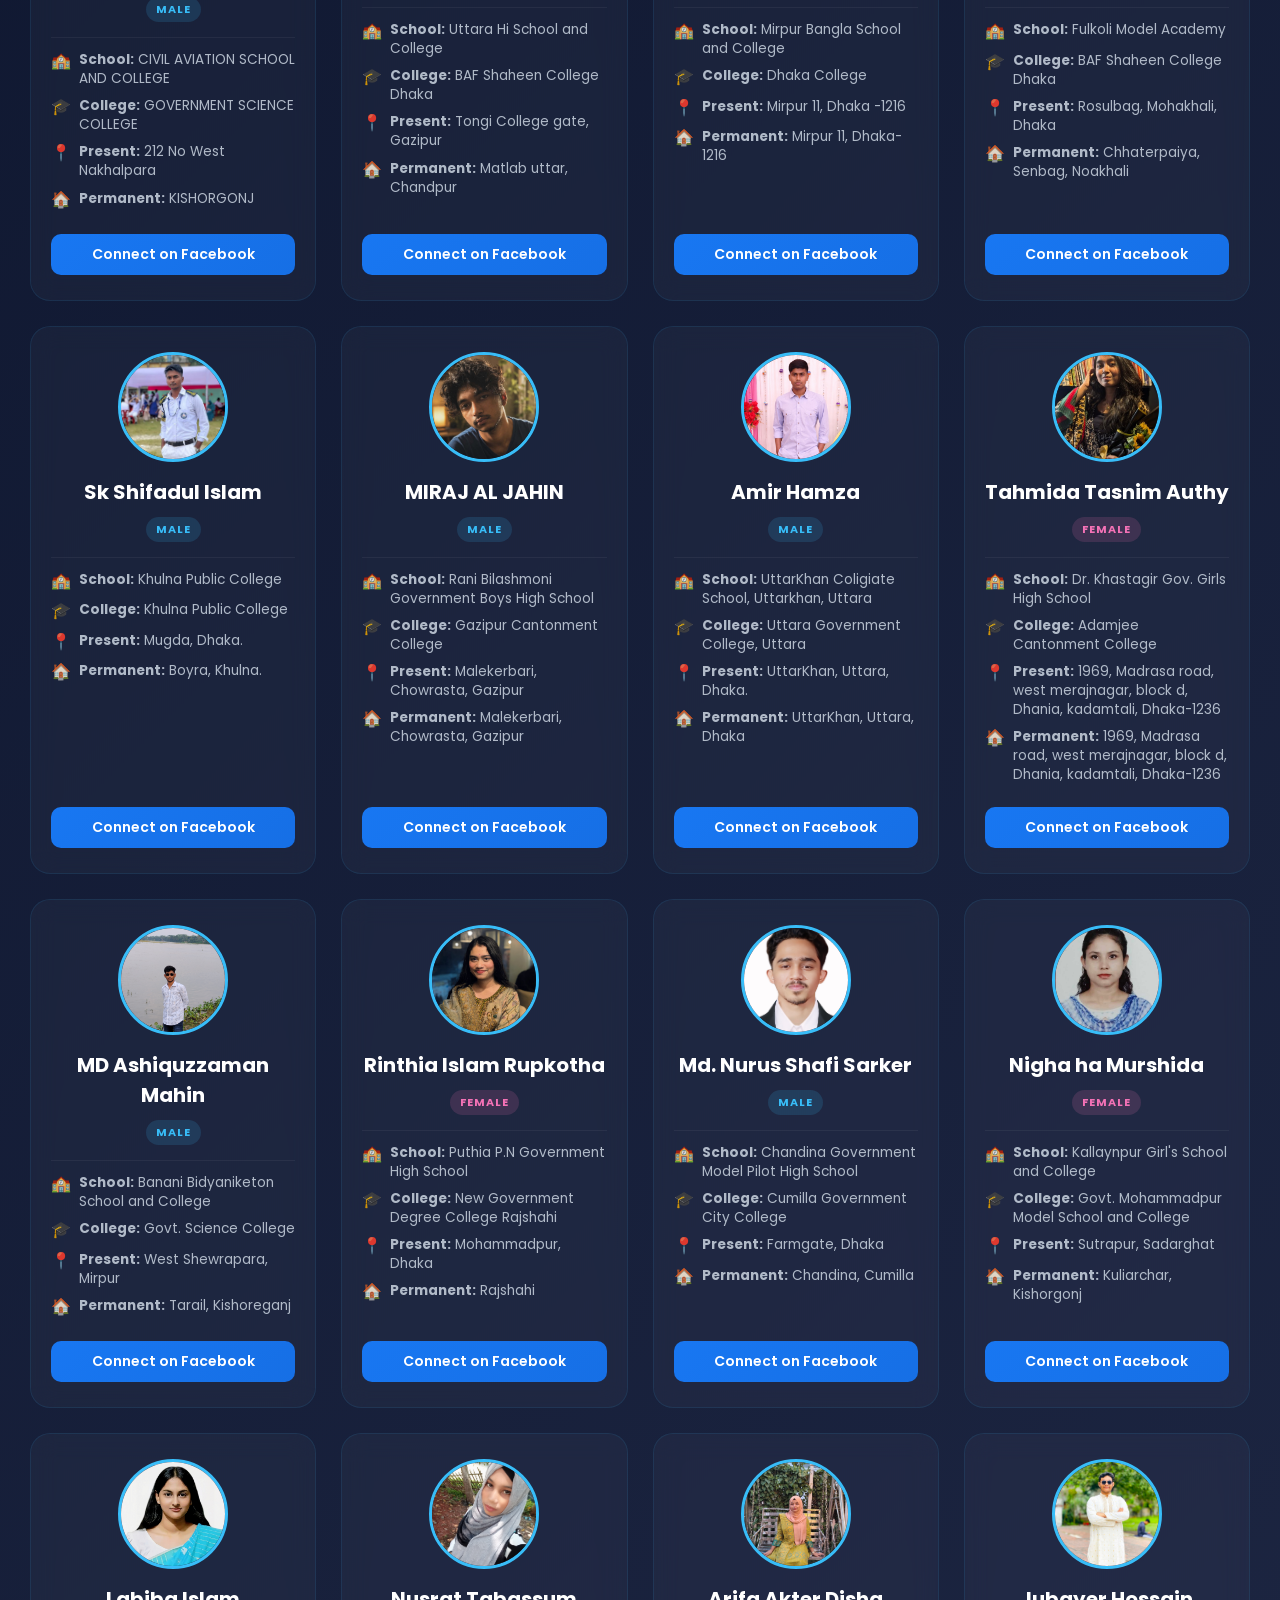
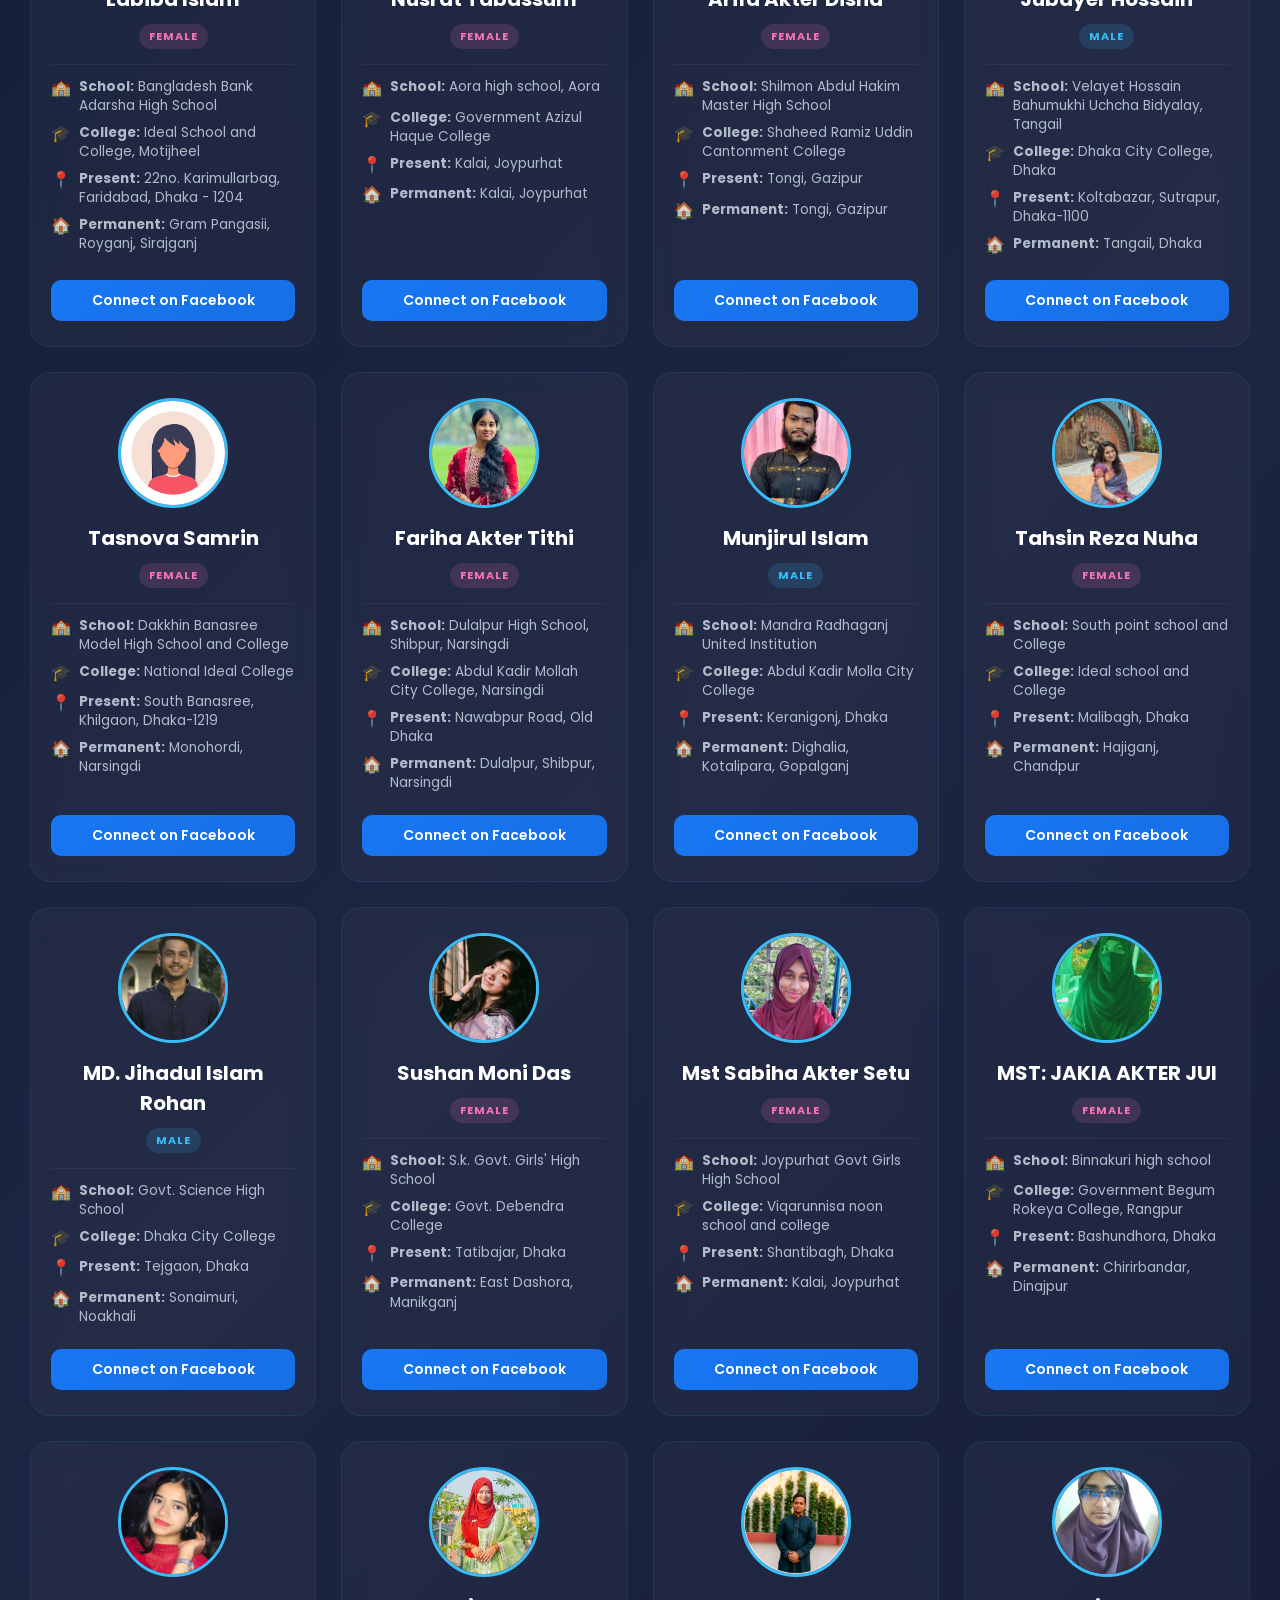
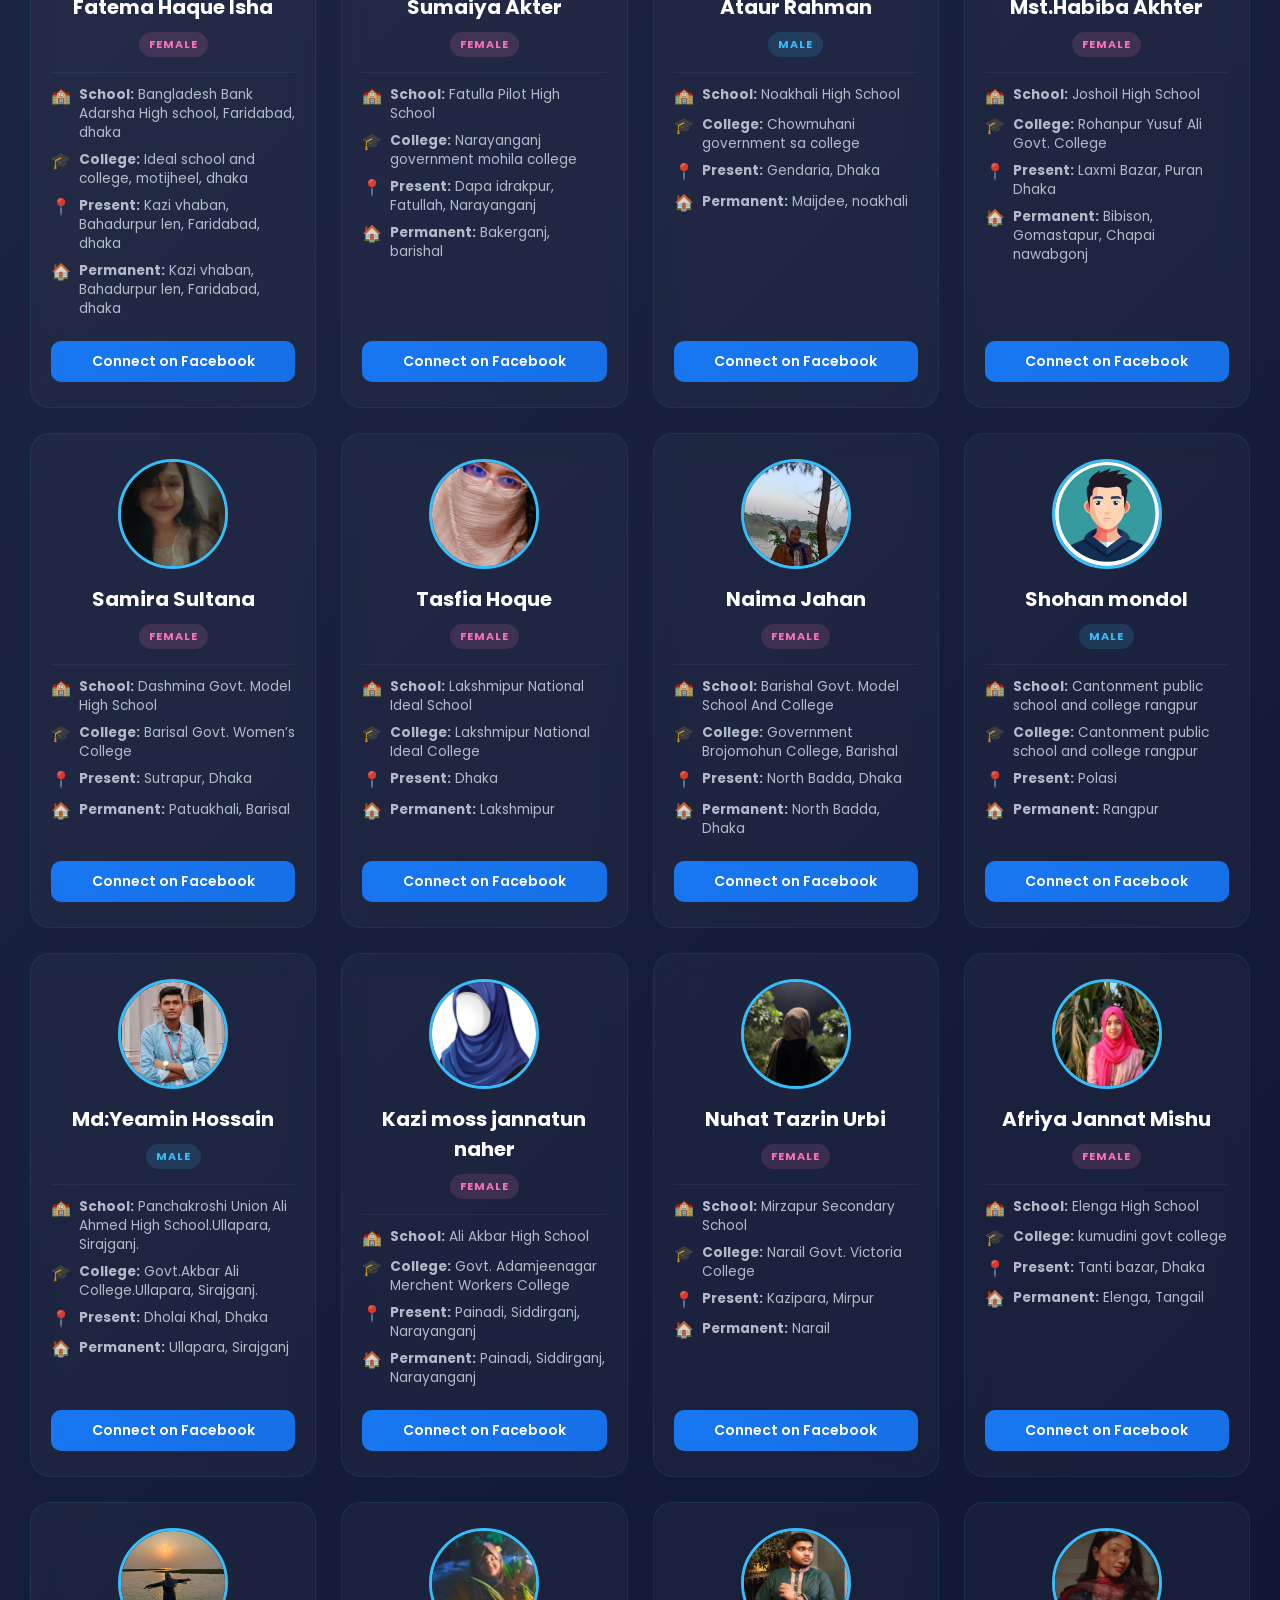
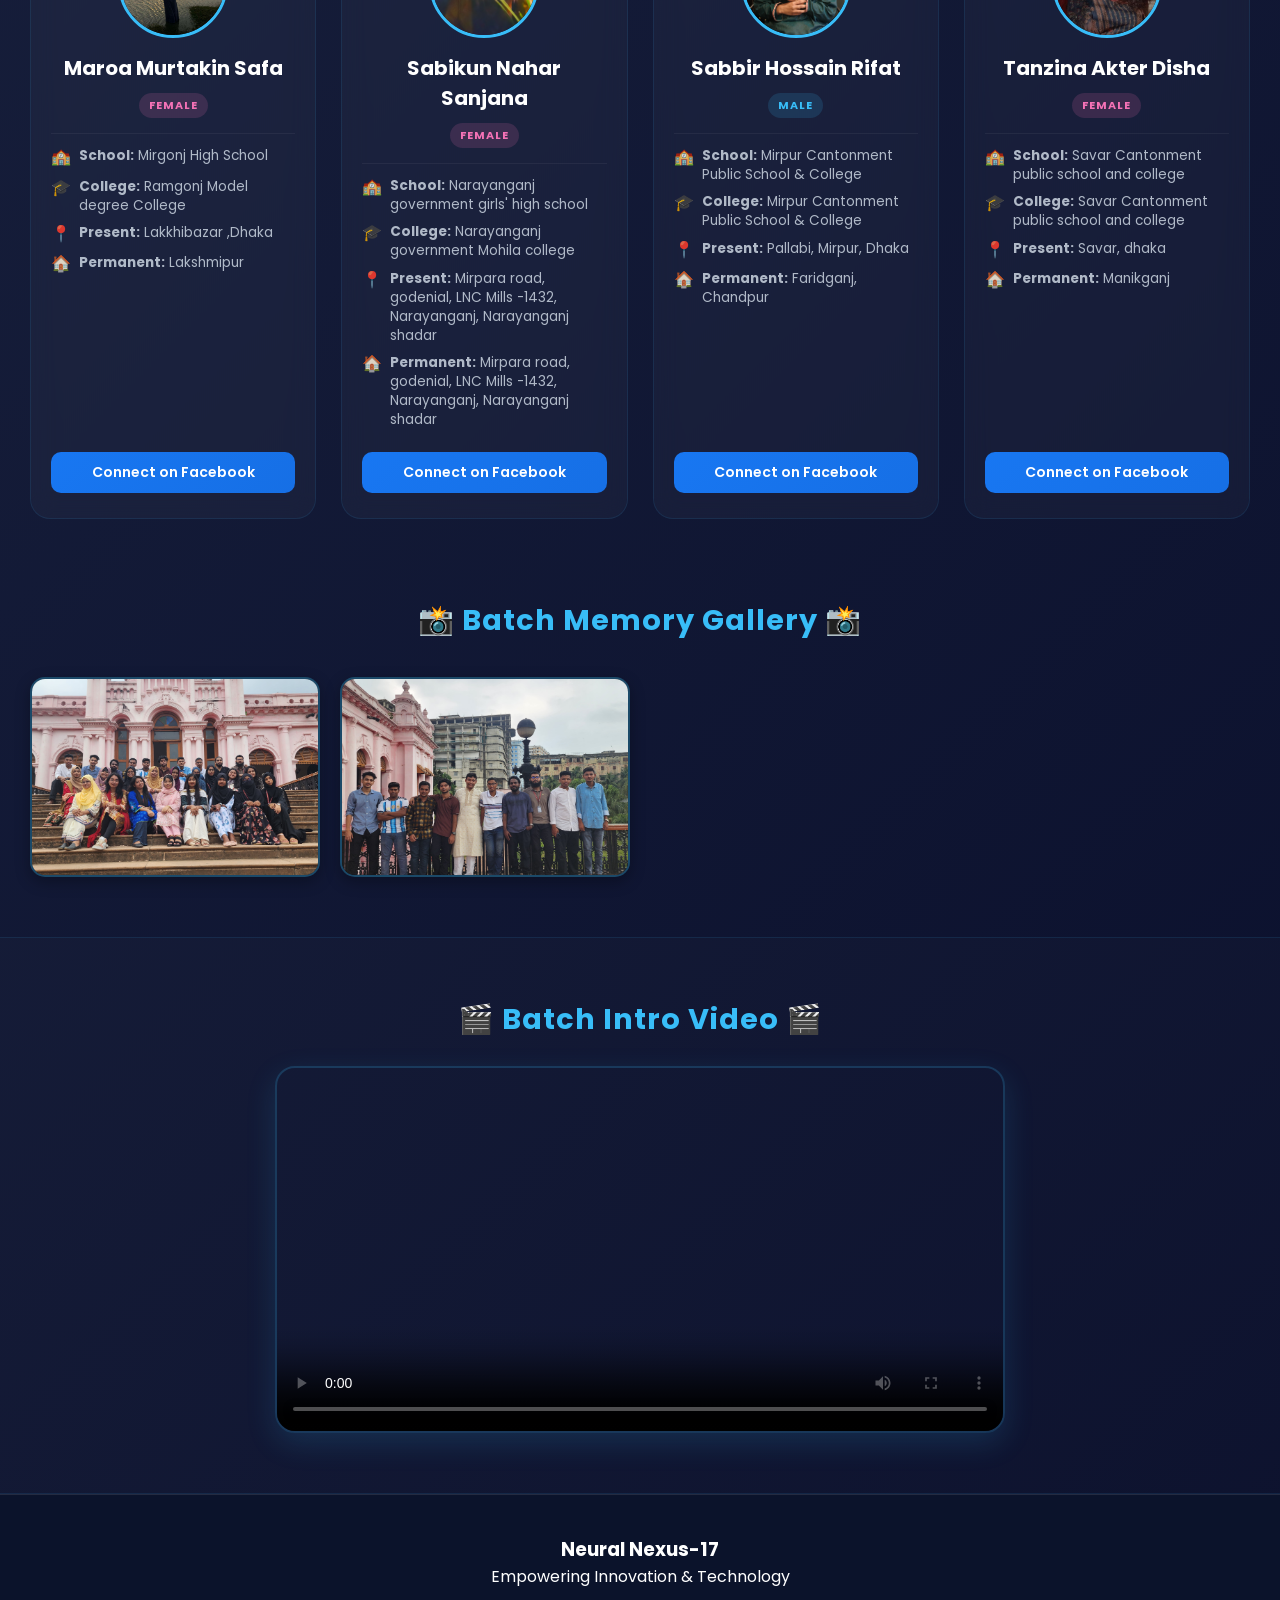
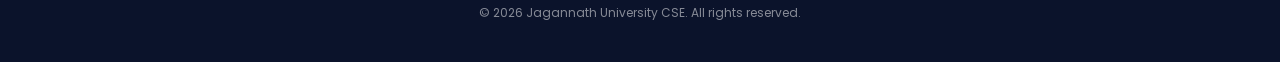
==== commit 4cbd6ecd: "Change video source from Video.mp4 to theme.mp4" ====
--- a/index.html
+++ b/index.html
@@ -86,7 +86,7 @@
         <div class="video-container">
             <!-- controls অ্যাট্রিবিউট ব্যবহারের ফলে প্লে, পজ এবং সাউন্ড অপশন পাওয়া যাবে -->
             <video class="video-box" controls poster="moment1.jpg"> <!-- poster-এ যেকোনো একটি ছবির নাম দিলে সেটি থাম্বনেইল হিসেবে দেখাবে -->
-                <source src="Video.mp4" type="Video/mp4"> <!-- ভিডিও ফাইলের নাম -->
+                <source src="theme.mp4" type="Video/mp4"> <!-- ভিডিও ফাইলের নাম -->
                 Your browser does not support the video tag.
             </video>
         </div>
